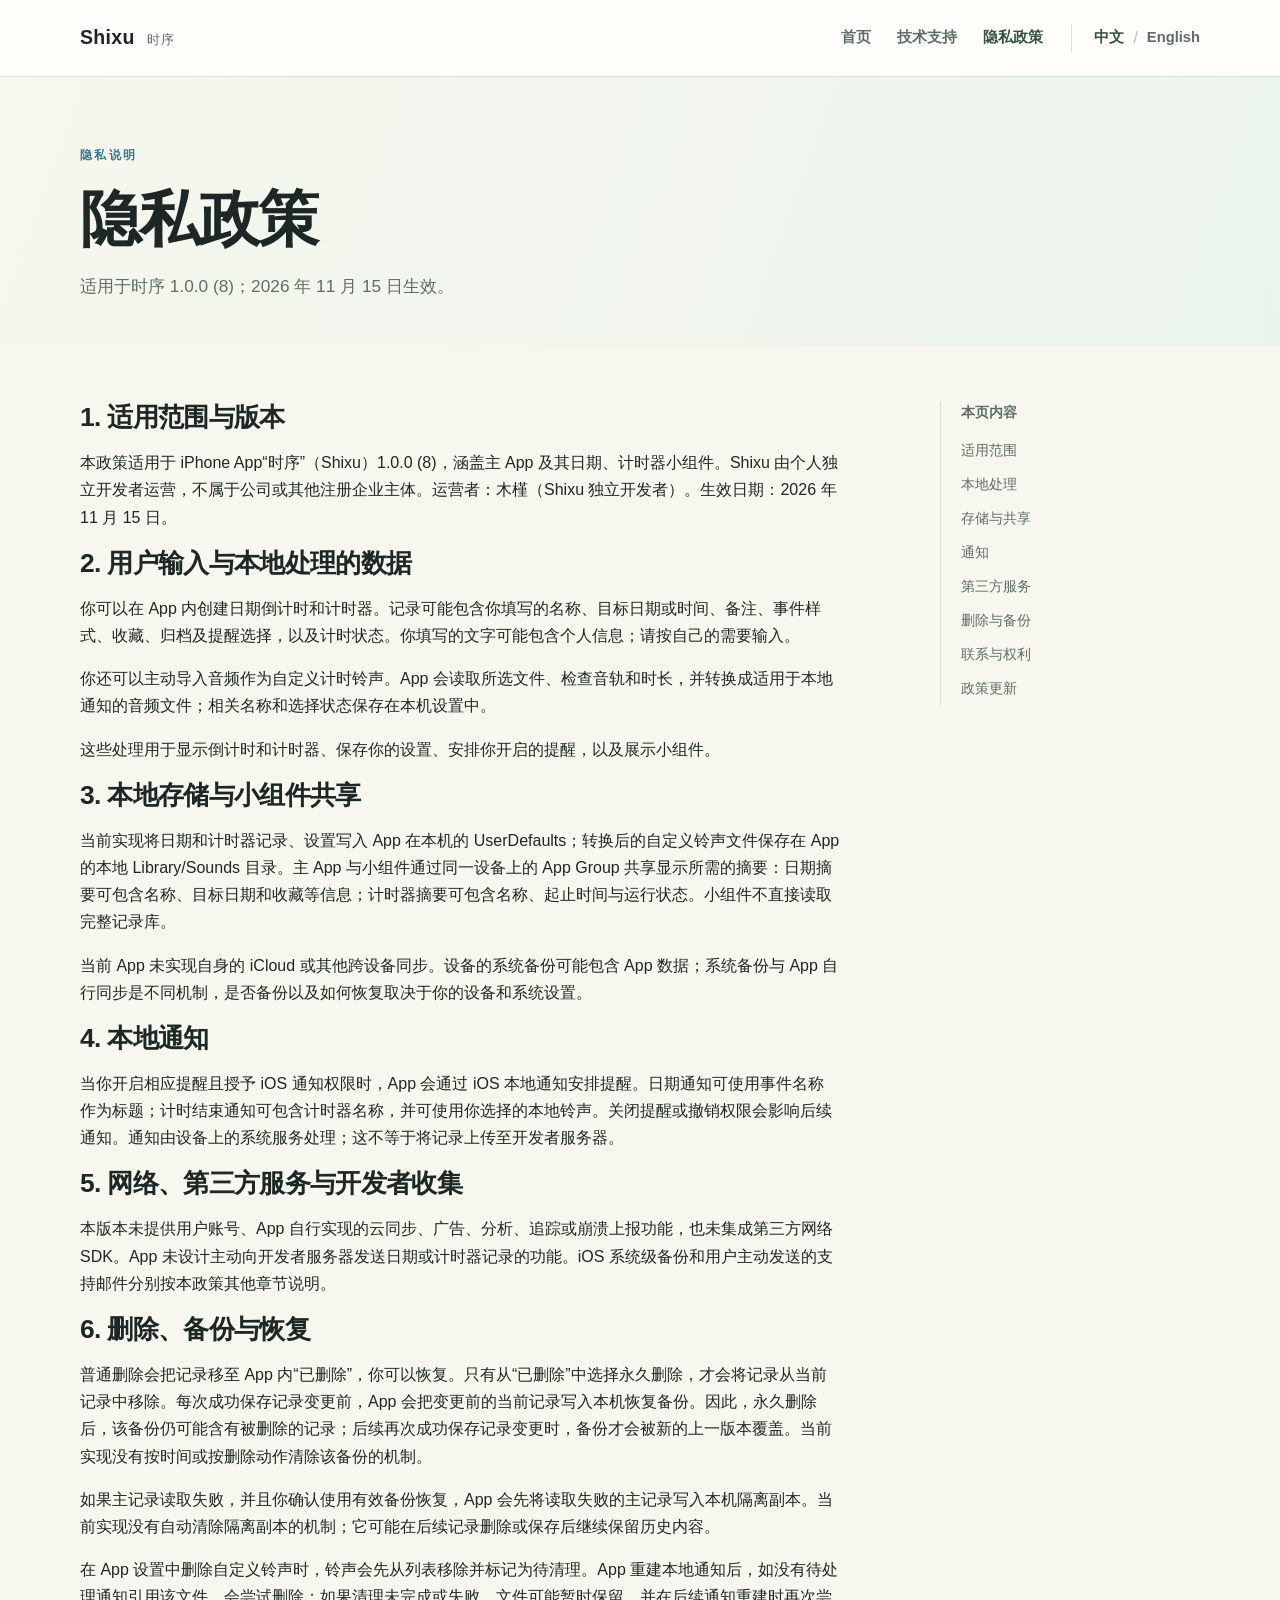
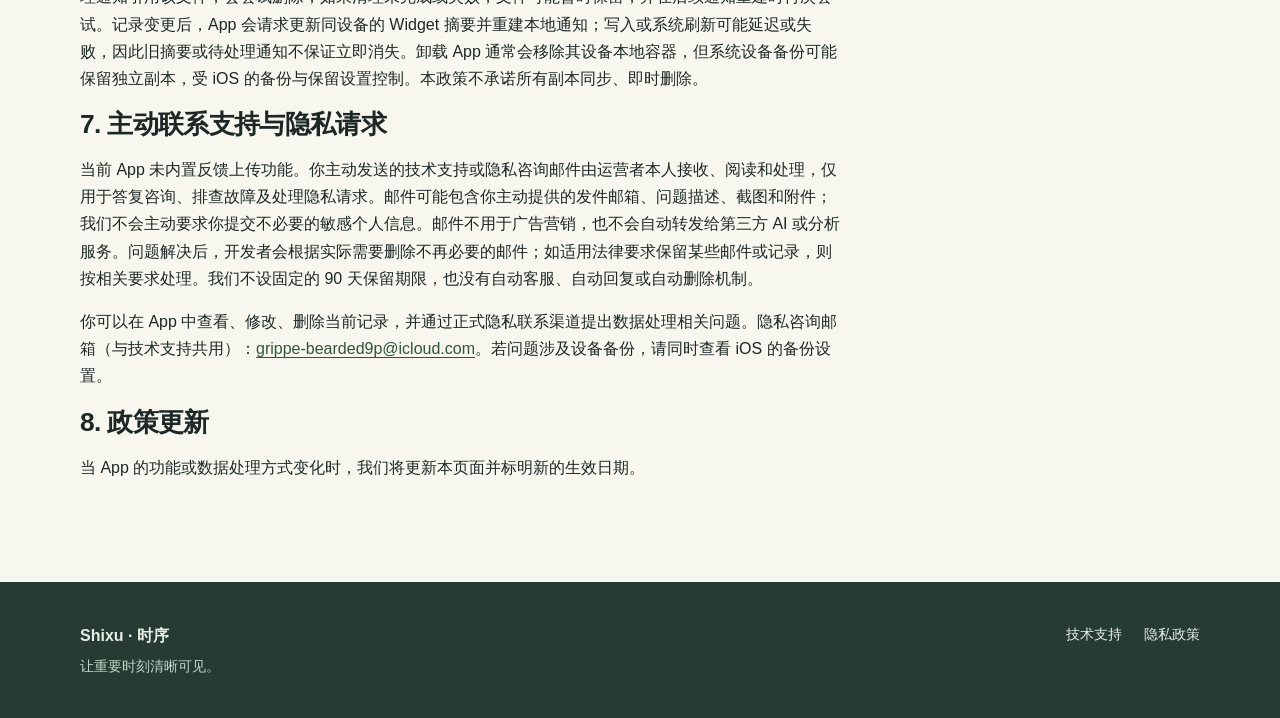
==== privacy/index.html @ d500754e "Publish Shixu support site" ====
<!doctype html>
<html lang="zh-CN">
<head>
  <meta charset="utf-8">
  <meta name="viewport" content="width=device-width, initial-scale=1">
  <meta name="description" content="时序隐私政策，说明数据存储、小组件共享、本地通知和删除行为。">
  
  <meta name="theme-color" content="#f7f7ef">
  <title>隐私政策｜时序 Shixu</title>
  <link rel="icon" href="data:,">
  <link rel="stylesheet" href="../assets/css/site.css">
</head>
<body>
<a class="skip" href="#main">跳转到正文</a>
<header class="topbar"><div class="shell"><a class="brand" href="../">Shixu <span>时序</span></a><nav class="nav" aria-label="主导航"><a href="../">首页</a><a href="../support/">技术支持</a><a href="../privacy/" aria-current="page">隐私政策</a></nav><nav class="lang" aria-label="语言切换"><a href="../privacy/" aria-current="page">中文</a><span class="divider">/</span><a href="../en/privacy/" lang="en-US">English</a></nav></div></header>
<main id="main"><header class="page-head"><div class="shell"><p class="eyebrow">隐私说明</p><h1>隐私政策</h1><p>适用于时序 1.0.0 (8)；2026 年 11 月 15 日生效。</p></div></header><div class="shell content-layout"><article class="prose"><section id="scope"><h2>1. 适用范围与版本</h2><p>本政策适用于 iPhone App“时序”（Shixu）1.0.0 (8)，涵盖主 App 及其日期、计时器小组件。Shixu 由个人独立开发者运营，不属于公司或其他注册企业主体。运营者：<span data-operator-name>木槿（Shixu 独立开发者）</span>。生效日期：2026 年 11 月 15 日。</p></section>
<section id="data"><h2>2. 用户输入与本地处理的数据</h2><p>你可以在 App 内创建日期倒计时和计时器。记录可能包含你填写的名称、目标日期或时间、备注、事件样式、收藏、归档及提醒选择，以及计时状态。你填写的文字可能包含个人信息；请按自己的需要输入。</p><p>你还可以主动导入音频作为自定义计时铃声。App 会读取所选文件、检查音轨和时长，并转换成适用于本地通知的音频文件；相关名称和选择状态保存在本机设置中。</p><p>这些处理用于显示倒计时和计时器、保存你的设置、安排你开启的提醒，以及展示小组件。</p></section>
<section id="storage"><h2>3. 本地存储与小组件共享</h2><p>当前实现将日期和计时器记录、设置写入 App 在本机的 UserDefaults；转换后的自定义铃声文件保存在 App 的本地 Library/Sounds 目录。主 App 与小组件通过同一设备上的 App Group 共享显示所需的摘要：日期摘要可包含名称、目标日期和收藏等信息；计时器摘要可包含名称、起止时间与运行状态。小组件不直接读取完整记录库。</p><p>当前 App 未实现自身的 iCloud 或其他跨设备同步。设备的系统备份可能包含 App 数据；系统备份与 App 自行同步是不同机制，是否备份以及如何恢复取决于你的设备和系统设置。</p></section>
<section id="notifications"><h2>4. 本地通知</h2><p>当你开启相应提醒且授予 iOS 通知权限时，App 会通过 iOS 本地通知安排提醒。日期通知可使用事件名称作为标题；计时结束通知可包含计时器名称，并可使用你选择的本地铃声。关闭提醒或撤销权限会影响后续通知。通知由设备上的系统服务处理；这不等于将记录上传至开发者服务器。</p></section>
<section id="services"><h2>5. 网络、第三方服务与开发者收集</h2><p>本版本未提供用户账号、App 自行实现的云同步、广告、分析、追踪或崩溃上报功能，也未集成第三方网络 SDK。App 未设计主动向开发者服务器发送日期或计时器记录的功能。iOS 系统级备份和用户主动发送的支持邮件分别按本政策其他章节说明。</p></section>
<section id="deletion"><h2>6. 删除、备份与恢复</h2><p>普通删除会把记录移至 App 内“已删除”，你可以恢复。只有从“已删除”中选择永久删除，才会将记录从当前记录中移除。每次成功保存记录变更前，App 会把变更前的当前记录写入本机恢复备份。因此，永久删除后，该备份仍可能含有被删除的记录；后续再次成功保存记录变更时，备份才会被新的上一版本覆盖。当前实现没有按时间或按删除动作清除该备份的机制。</p><p>如果主记录读取失败，并且你确认使用有效备份恢复，App 会先将读取失败的主记录写入本机隔离副本。当前实现没有自动清除隔离副本的机制；它可能在后续记录删除或保存后继续保留历史内容。</p><p>在 App 设置中删除自定义铃声时，铃声会先从列表移除并标记为待清理。App 重建本地通知后，如没有待处理通知引用该文件，会尝试删除；如果清理未完成或失败，文件可能暂时保留，并在后续通知重建时再次尝试。记录变更后，App 会请求更新同设备的 Widget 摘要并重建本地通知；写入或系统刷新可能延迟或失败，因此旧摘要或待处理通知不保证立即消失。卸载 App 通常会移除其设备本地容器，但系统设备备份可能保留独立副本，受 iOS 的备份与保留设置控制。本政策不承诺所有副本同步、即时删除。</p></section>
<section id="contact"><h2>7. 主动联系支持与隐私请求</h2><p>当前 App 未内置反馈上传功能。你主动发送的技术支持或隐私咨询邮件由运营者本人接收、阅读和处理，仅用于答复咨询、排查故障及处理隐私请求。邮件可能包含你主动提供的发件邮箱、问题描述、截图和附件；我们不会主动要求你提交不必要的敏感个人信息。邮件不用于广告营销，也不会自动转发给第三方 AI 或分析服务。问题解决后，开发者会根据实际需要删除不再必要的邮件；如适用法律要求保留某些邮件或记录，则按相关要求处理。我们不设固定的 90 天保留期限，也没有自动客服、自动回复或自动删除机制。</p><p>你可以在 App 中查看、修改、删除当前记录，并通过正式隐私联系渠道提出数据处理相关问题。隐私咨询邮箱（与技术支持共用）：<a href="mailto:grippe-bearded9p@icloud.com">grippe-bearded9p@icloud.com</a>。若问题涉及设备备份，请同时查看 iOS 的备份设置。</p></section>
<section id="updates"><h2>8. 政策更新</h2><p>当 App 的功能或数据处理方式变化时，我们将更新本页面并标明新的生效日期。</p></section></article><nav class="toc" aria-label="本页内容"><strong>本页内容</strong><a href="#scope">适用范围</a><a href="#data">本地处理</a><a href="#storage">存储与共享</a><a href="#notifications">通知</a><a href="#services">第三方服务</a><a href="#deletion">删除与备份</a><a href="#contact">联系与权利</a><a href="#updates">政策更新</a></nav></div></main>
<footer class="footer"><div class="shell"><div><strong>Shixu · 时序</strong><p>让重要时刻清晰可见。</p></div><nav class="footer-links" aria-label="页脚导航"><a href="../support/">技术支持</a><a href="../privacy/">隐私政策</a></nav></div></footer>
</body>
</html>
---- assets/css/site.css ----
:root{color-scheme:light;--ink:#1d2826;--muted:#5d6d68;--green:#456947;--deep:#31543b;--sea:#367987;--line:#d9e3d8;--cream:#f7f7ef;--paper:#fffefa;--wash:#edf3eb;--radius:22px}
*{box-sizing:border-box}
html{scroll-behavior:smooth}
body{margin:0;font-family:-apple-system,BlinkMacSystemFont,"Segoe UI",Arial,"PingFang SC","Microsoft YaHei",sans-serif;color:var(--ink);background:var(--cream);line-height:1.7;-webkit-font-smoothing:antialiased}
a{color:var(--deep);text-underline-offset:.2em}
a:hover{color:var(--sea)}
a:focus-visible,summary:focus-visible{outline:3px solid var(--sea);outline-offset:4px;border-radius:4px}
.skip{position:absolute;left:-9999px;top:12px;background:var(--paper);padding:.6rem 1rem;z-index:20}.skip:focus{left:12px}
.shell{width:min(1120px,calc(100% - 48px));margin:auto}
.topbar{background:rgba(255,254,250,.93);border-bottom:1px solid var(--line)}
.topbar .shell{min-height:76px;display:flex;align-items:center;gap:28px}
.brand{font-size:1.22rem;font-weight:760;letter-spacing:.015em;text-decoration:none;color:var(--ink);white-space:nowrap}
.brand span{font-size:.83rem;color:var(--muted);font-weight:550;margin-left:.42rem;letter-spacing:.08em}
.nav{display:flex;align-items:center;gap:26px;margin-left:auto}
.nav a,.lang a{font-size:.92rem;text-decoration:none;color:var(--muted);font-weight:600}
.nav a[aria-current=page],.lang a[aria-current=page]{color:var(--deep)}
.lang{display:flex;align-items:center;gap:9px;border-left:1px solid var(--line);padding-left:22px;white-space:nowrap}
.lang .divider{color:#b3c0b6}
main{min-height:65vh}
.hero{position:relative;overflow:hidden;padding:92px 0 104px;background:linear-gradient(110deg,#f7f7ef 10%,#edf3ec 58%,#e5f0ed 100%)}
.hero:before{content:"";position:absolute;width:700px;height:700px;right:-240px;top:-290px;border-radius:50%;background:radial-gradient(circle at 35% 40%,rgba(255,255,255,.88),rgba(255,255,255,0) 64%);pointer-events:none}
.hero:after{content:"";position:absolute;right:7%;bottom:-80px;width:250px;height:330px;border:1px solid rgba(87,130,105,.15);border-radius:150px 150px 24px 24px;transform:rotate(-18deg);box-shadow:-36px 35px 70px rgba(78,122,104,.10);pointer-events:none}
.hero-inner{position:relative;z-index:1;max-width:750px}
.eyebrow{font-size:.77rem;letter-spacing:.2em;text-transform:uppercase;color:var(--sea);font-weight:750;margin:0 0 16px}
h1,h2,h3{line-height:1.25;letter-spacing:-.025em}
h1{font-size:clamp(2.65rem,6vw,5rem);margin:0 0 22px;font-weight:740}
.hero h1 span{color:var(--green)}
.lede{font-size:clamp(1.08rem,2.1vw,1.28rem);color:#4a5e56;max-width:660px;margin:0 0 34px}
.actions{display:flex;flex-wrap:wrap;gap:12px}
.button{display:inline-flex;align-items:center;justify-content:center;min-height:46px;padding:10px 20px;border-radius:999px;background:var(--deep);color:#fff;text-decoration:none;font-weight:660;border:1px solid var(--deep)}
.button:hover{background:#244430;color:#fff}.button.secondary{background:transparent;color:var(--deep)}.button.secondary:hover{background:#e5eee4}
.section{padding:78px 0}.section.alt{background:#fffefa;border-top:1px solid var(--line);border-bottom:1px solid var(--line)}
.section-head{max-width:650px;margin-bottom:30px}.section-head h2{font-size:clamp(1.8rem,3.5vw,2.45rem);margin:0 0 10px}.section-head p{color:var(--muted);margin:0}
.grid{display:grid;grid-template-columns:repeat(3,minmax(0,1fr));gap:18px}
.card{background:var(--paper);border:1px solid var(--line);border-radius:var(--radius);padding:28px;box-shadow:0 16px 36px rgba(42,73,57,.035)}
.card h3{font-size:1.25rem;margin:0 0 12px}.card p{color:var(--muted);margin:0}
.icon{width:40px;height:40px;border-radius:13px;display:grid;place-items:center;color:var(--deep);background:#e6efdf;font-size:1.25rem;margin-bottom:22px;font-weight:700}.icon.sea{color:var(--sea);background:#e4eff0}
.cta{display:flex;align-items:center;justify-content:space-between;gap:24px;padding:34px;border:1px solid var(--line);border-radius:var(--radius);background:linear-gradient(110deg,#eaf1e5,#e5f0ee)}.cta h2{margin:0 0 7px;font-size:1.65rem}.cta p{margin:0;color:var(--muted)}
.page-head{padding:68px 0 45px;background:linear-gradient(110deg,#f6f7ee,#ebf3ed)}
.page-head h1{font-size:clamp(2.4rem,5vw,3.8rem);margin-bottom:14px}.page-head p:last-child{max-width:720px;color:var(--muted);margin:0;font-size:1.08rem}
.content-layout{display:grid;grid-template-columns:minmax(0,1fr) 260px;gap:65px;padding-top:55px;padding-bottom:85px;align-items:start}
.prose{max-width:760px}.prose h2{font-size:1.65rem;margin:54px 0 15px}.prose h2:first-child{margin-top:0}.prose h3{font-size:1.15rem;margin:30px 0 8px}.prose p{margin:0 0 16px}.prose ul,.prose ol{padding-left:1.35em;margin:0 0 22px}.prose li{margin:.35em 0}.prose section{scroll-margin-top:25px}
.toc{position:sticky;top:26px;border-left:1px solid var(--line);padding-left:20px}.toc strong{display:block;font-size:.85rem;color:var(--muted);margin-bottom:10px}.toc a{display:block;font-size:.88rem;color:var(--muted);text-decoration:none;padding:5px 0}.toc a:hover{color:var(--deep)}
.notice{border:1px solid #d1dcc3;background:#f0f4e9;border-radius:14px;padding:16px 19px;margin:22px 0;color:#40543e}.notice strong{color:#304b32}
.draft{background:#fff4e7;border-color:#e8d5b8;color:#654b2f}.draft strong{color:#5a3b1b}
details{border-bottom:1px solid var(--line);padding:16px 0}summary{cursor:pointer;font-weight:700;line-height:1.5;padding-right:20px}details p,details ul{color:var(--muted);margin:12px 0 0}details[open] summary{color:var(--deep)}
.small{font-size:.9rem;color:var(--muted)}
.footer{background:#263b32;color:#e5eee5;padding:40px 0}.footer .shell{display:flex;justify-content:space-between;gap:24px;align-items:flex-start}.footer p{margin:5px 0 0;color:#c4d4c8;font-size:.9rem}.footer-links{display:flex;flex-wrap:wrap;gap:22px}.footer a{color:#e5eee5;text-decoration:none;font-size:.9rem}.footer a:hover{text-decoration:underline}
@media(max-width:850px){.grid{grid-template-columns:1fr 1fr}.content-layout{grid-template-columns:1fr;gap:16px}.toc{position:static;order:-1;border-left:0;border-bottom:1px solid var(--line);padding:0 0 16px}.toc a{display:inline-block;margin-right:16px}.hero:after{opacity:.45}}
@media(max-width:620px){.shell{width:min(100% - 32px,1120px)}.topbar .shell{min-height:0;padding:14px 0;flex-wrap:wrap;gap:8px 18px}.brand{width:100%}.nav{width:100%;margin-left:0;gap:17px;flex-wrap:wrap}.nav a,.lang a{font-size:.86rem}.lang{width:100%;margin-left:0;padding-left:0;border-left:0}.hero{padding:68px 0 74px}.hero:after{right:-100px}.section{padding:55px 0}.grid{grid-template-columns:1fr}.card{padding:23px}.cta{display:block;padding:26px}.cta .button{margin-top:20px}.page-head{padding:49px 0 34px}.content-layout{padding-top:30px;padding-bottom:60px}.prose h2{margin-top:40px}.footer .shell{display:block}.footer-links{margin-top:22px}}
@media(prefers-reduced-motion:reduce){html{scroll-behavior:auto}}
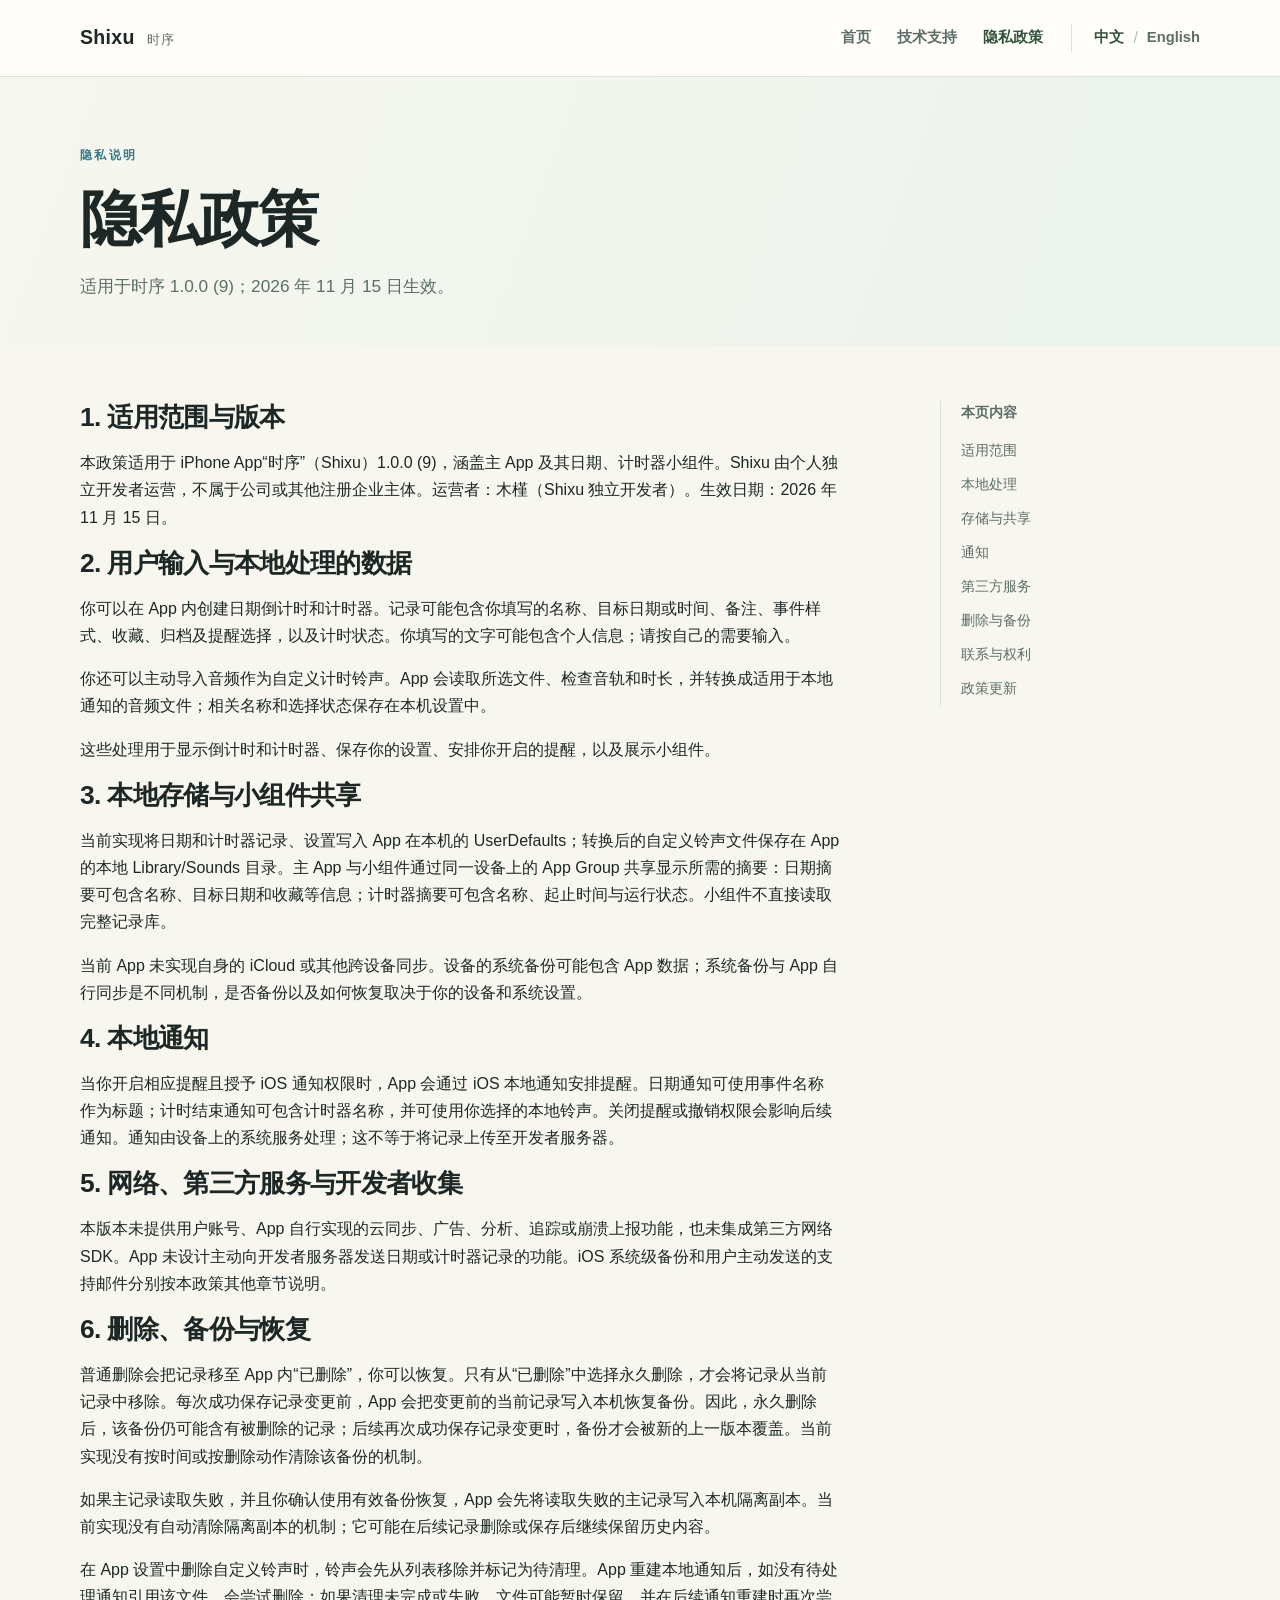
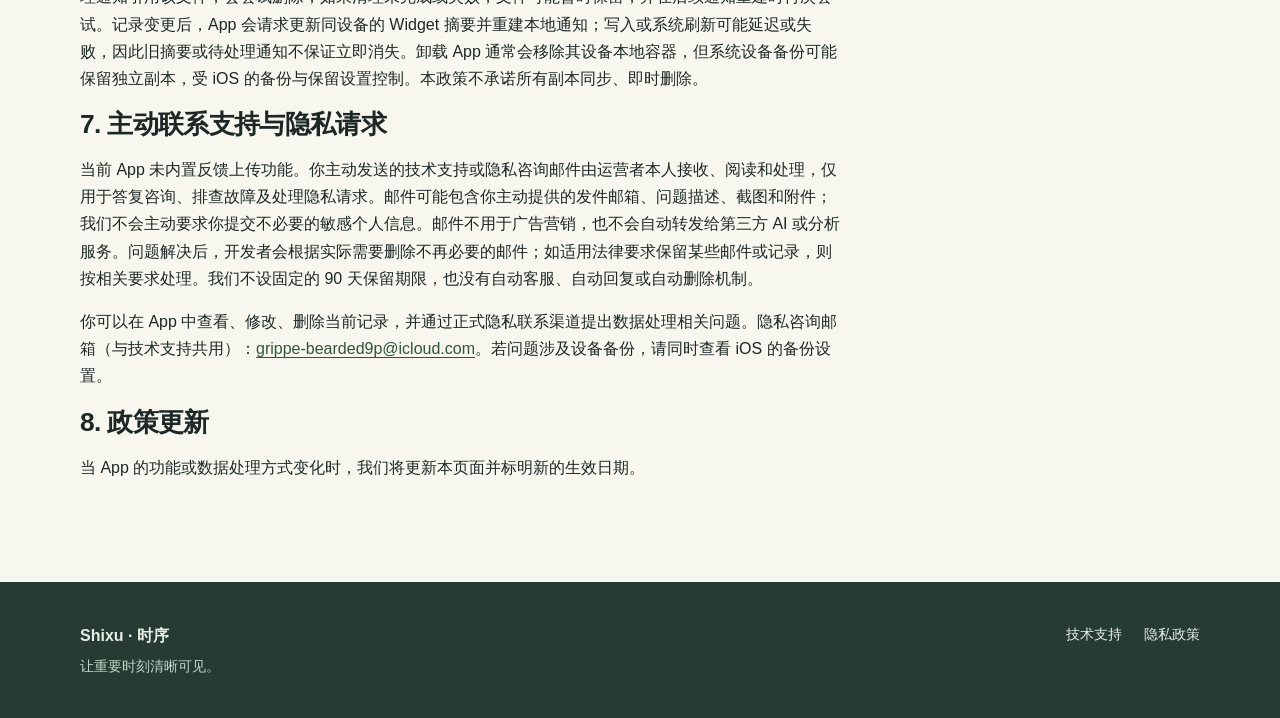
==== commit 6cd5f580: "Update privacy policy applicability to 1.0.0 (9)" ====
--- a/privacy/index.html
+++ b/privacy/index.html
@@ -13,7 +13,7 @@
 <body>
 <a class="skip" href="#main">跳转到正文</a>
 <header class="topbar"><div class="shell"><a class="brand" href="../">Shixu <span>时序</span></a><nav class="nav" aria-label="主导航"><a href="../">首页</a><a href="../support/">技术支持</a><a href="../privacy/" aria-current="page">隐私政策</a></nav><nav class="lang" aria-label="语言切换"><a href="../privacy/" aria-current="page">中文</a><span class="divider">/</span><a href="../en/privacy/" lang="en-US">English</a></nav></div></header>
-<main id="main"><header class="page-head"><div class="shell"><p class="eyebrow">隐私说明</p><h1>隐私政策</h1><p>适用于时序 1.0.0 (8)；2026 年 11 月 15 日生效。</p></div></header><div class="shell content-layout"><article class="prose"><section id="scope"><h2>1. 适用范围与版本</h2><p>本政策适用于 iPhone App“时序”（Shixu）1.0.0 (8)，涵盖主 App 及其日期、计时器小组件。Shixu 由个人独立开发者运营，不属于公司或其他注册企业主体。运营者：<span data-operator-name>木槿（Shixu 独立开发者）</span>。生效日期：2026 年 11 月 15 日。</p></section>
+<main id="main"><header class="page-head"><div class="shell"><p class="eyebrow">隐私说明</p><h1>隐私政策</h1><p>适用于时序 1.0.0 (9)；2026 年 11 月 15 日生效。</p></div></header><div class="shell content-layout"><article class="prose"><section id="scope"><h2>1. 适用范围与版本</h2><p>本政策适用于 iPhone App“时序”（Shixu）1.0.0 (9)，涵盖主 App 及其日期、计时器小组件。Shixu 由个人独立开发者运营，不属于公司或其他注册企业主体。运营者：<span data-operator-name>木槿（Shixu 独立开发者）</span>。生效日期：2026 年 11 月 15 日。</p></section>
 <section id="data"><h2>2. 用户输入与本地处理的数据</h2><p>你可以在 App 内创建日期倒计时和计时器。记录可能包含你填写的名称、目标日期或时间、备注、事件样式、收藏、归档及提醒选择，以及计时状态。你填写的文字可能包含个人信息；请按自己的需要输入。</p><p>你还可以主动导入音频作为自定义计时铃声。App 会读取所选文件、检查音轨和时长，并转换成适用于本地通知的音频文件；相关名称和选择状态保存在本机设置中。</p><p>这些处理用于显示倒计时和计时器、保存你的设置、安排你开启的提醒，以及展示小组件。</p></section>
 <section id="storage"><h2>3. 本地存储与小组件共享</h2><p>当前实现将日期和计时器记录、设置写入 App 在本机的 UserDefaults；转换后的自定义铃声文件保存在 App 的本地 Library/Sounds 目录。主 App 与小组件通过同一设备上的 App Group 共享显示所需的摘要：日期摘要可包含名称、目标日期和收藏等信息；计时器摘要可包含名称、起止时间与运行状态。小组件不直接读取完整记录库。</p><p>当前 App 未实现自身的 iCloud 或其他跨设备同步。设备的系统备份可能包含 App 数据；系统备份与 App 自行同步是不同机制，是否备份以及如何恢复取决于你的设备和系统设置。</p></section>
 <section id="notifications"><h2>4. 本地通知</h2><p>当你开启相应提醒且授予 iOS 通知权限时，App 会通过 iOS 本地通知安排提醒。日期通知可使用事件名称作为标题；计时结束通知可包含计时器名称，并可使用你选择的本地铃声。关闭提醒或撤销权限会影响后续通知。通知由设备上的系统服务处理；这不等于将记录上传至开发者服务器。</p></section>
